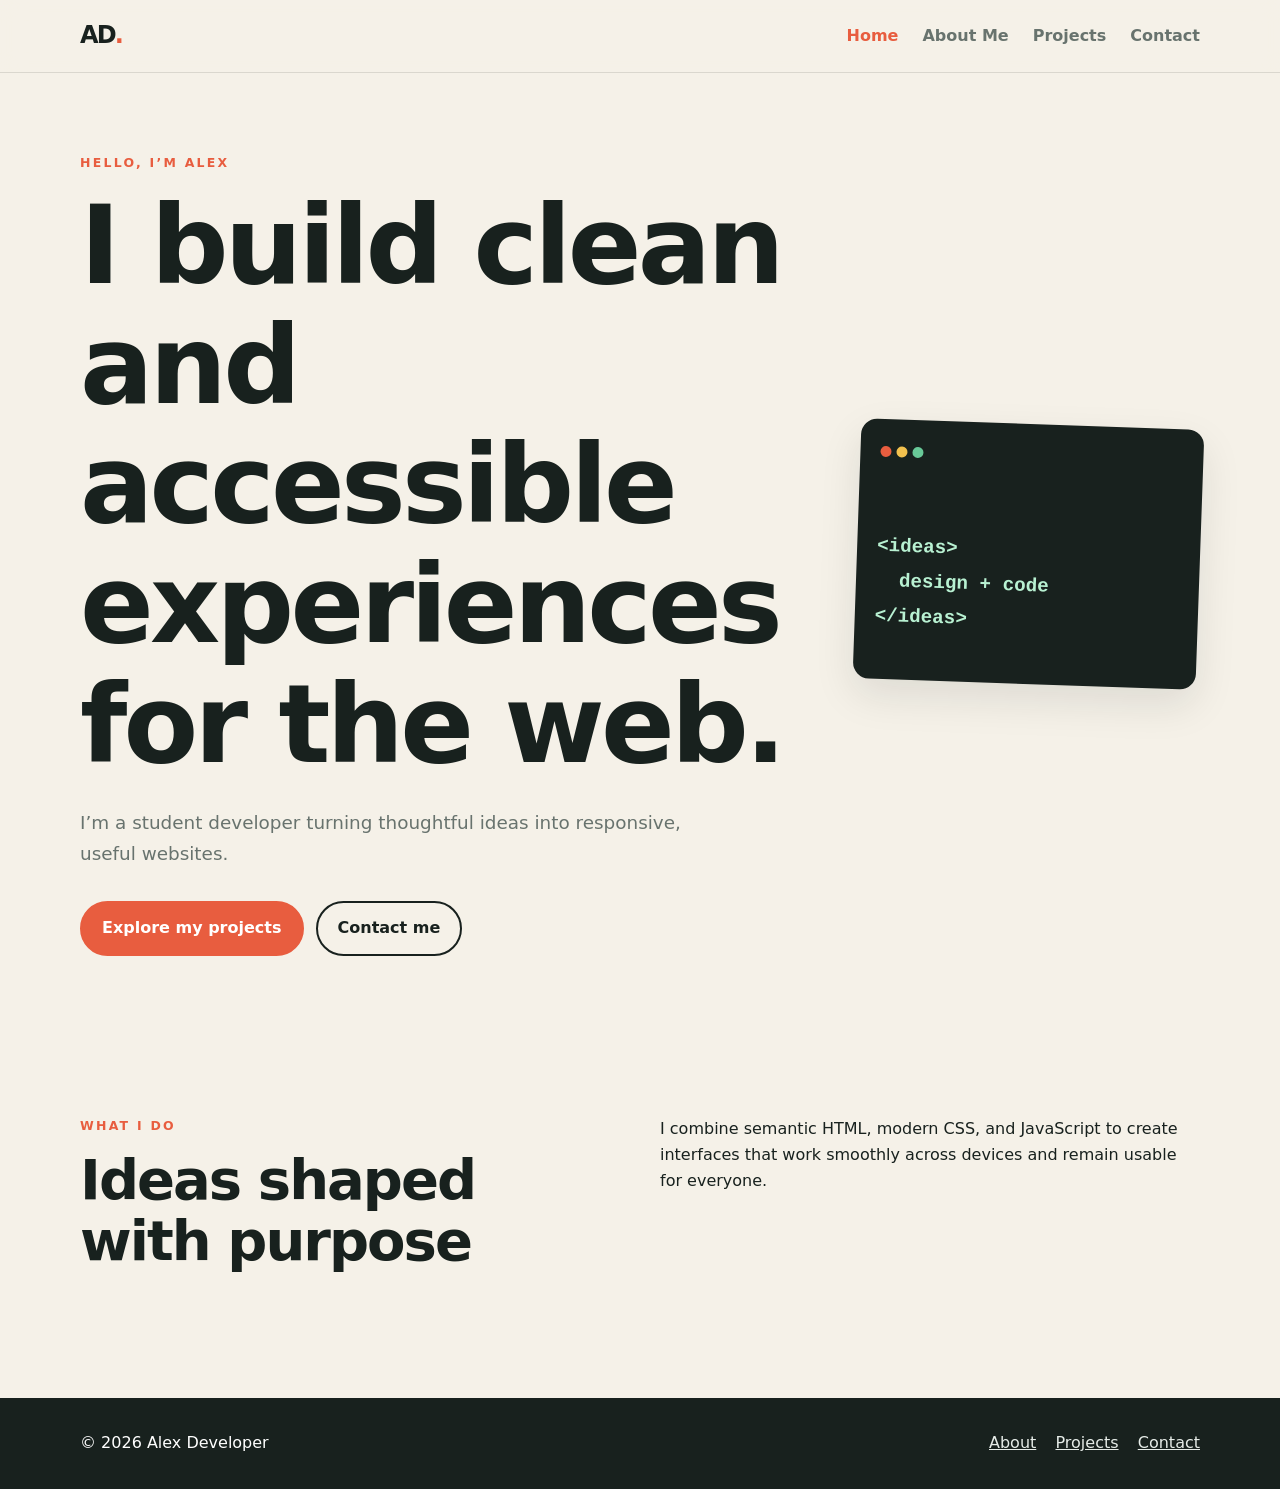
==== index.html @ 877b2474 "initial commit" ====
<!doctype html>
<html lang="en">
<head>
  <meta charset="utf-8">
  <meta name="viewport" content="width=device-width, initial-scale=1">
  <meta name="description" content="A student web developer portfolio featuring projects from GitHub.">
  <title>Home | Alex Developer</title>
  <link rel="stylesheet" href="styles.css">
  <script src="script.js" defer></script>
</head>
<body>
  <a class="skip-link" href="#main-content">Skip to main content</a>
  <header class="site-header">
    <nav class="container navbar" aria-label="Main navigation">
      <a class="brand" href="index.html" aria-label="Alex Developer home">AD<span>.</span></a>
      <button class="nav-toggle" type="button" aria-expanded="false" aria-controls="primary-menu">
        <span class="sr-only">Toggle navigation</span><span aria-hidden="true">☰</span>
      </button>
      <ul id="primary-menu" class="nav-links">
        <li><a href="index.html" aria-current="page">Home</a></li>
        <li><a href="about.html">About Me</a></li>
        <li><a href="projects.html">Projects</a></li>
        <li><a href="contact.html">Contact</a></li>
      </ul>
    </nav>
  </header>

  <main id="main-content">
    <section class="hero">
      <div class="container hero-content">
        <div>
          <p class="eyebrow">Hello, I’m Alex</p>
          <h1>I build clean and accessible experiences for the web.</h1>
          <p class="hero-copy">I’m a student developer turning thoughtful ideas into responsive, useful websites.</p>
          <div class="hero-actions">
            <a class="button" href="projects.html">Explore my projects</a>
            <a class="button button-secondary" href="contact.html">Contact me</a>
          </div>
        </div>
        <div class="hero-art" aria-hidden="true">
          <div class="code-window"><span></span><span></span><span></span><p>&lt;ideas&gt;<br>&nbsp;&nbsp;design + code<br>&lt;/ideas&gt;</p></div>
        </div>
      </div>
    </section>

    <section class="section">
      <div class="container intro-grid">
        <div>
          <p class="eyebrow">What I do</p>
          <h2>Ideas shaped with purpose</h2>
        </div>
        <p>I combine semantic HTML, modern CSS, and JavaScript to create interfaces that work smoothly across devices and remain usable for everyone.</p>
      </div>
    </section>
  </main>

  <footer class="site-footer">
    <div class="container footer-content">
      <p>&copy; <span data-current-year></span> Alex Developer</p>
      <nav aria-label="Footer navigation"><a href="about.html">About</a><a href="projects.html">Projects</a><a href="contact.html">Contact</a></nav>
    </div>
  </footer>
</body>
</html>
---- styles.css ----
:root {
  --color-ink: #18211e;
  --color-paper: #f5f1e8;
  --color-accent: #e85d3f;
  --color-accent-dark: #b83b23;
  --color-muted: #68736e;
  --color-card: #fffdf8;
  --spacing: 1rem;
  --radius: 1rem;
  --shadow: 0 16px 40px rgb(24 33 30 / 10%);
}

* { box-sizing: border-box; }
[hidden] { display: none !important; }
html { scroll-behavior: smooth; }
body { margin: 0; color: var(--color-ink); background: var(--color-paper); font-family: Inter, ui-sans-serif, system-ui, -apple-system, BlinkMacSystemFont, "Segoe UI", sans-serif; line-height: 1.65; }
a { color: inherit; }
button, input, textarea { font: inherit; }
h1, h2, h3, p { margin-top: 0; }
h1, h2, h3 { line-height: 1.1; letter-spacing: -.035em; }
h1 { max-width: 900px; font-size: clamp(2.8rem, 11vw, 6.8rem); margin-bottom: 1.5rem; }
h2 { font-size: clamp(2rem, 6vw, 3.5rem); }
.container { width: min(1120px, calc(100% - 2rem)); margin-inline: auto; }
.sr-only { position: absolute; width: 1px; height: 1px; padding: 0; margin: -1px; overflow: hidden; clip: rect(0, 0, 0, 0); white-space: nowrap; border: 0; }
.skip-link { position: fixed; z-index: 20; top: .5rem; left: .5rem; padding: .75rem 1rem; background: var(--color-ink); color: white; transform: translateY(-150%); }
.skip-link:focus { transform: translateY(0); }

.site-header { position: sticky; z-index: 10; top: 0; background: rgb(245 241 232 / 92%); border-bottom: 1px solid rgb(24 33 30 / 12%); backdrop-filter: blur(12px); }
.navbar { min-height: 72px; display: flex; align-items: center; justify-content: space-between; flex-wrap: wrap; }
.brand { font-size: 1.5rem; font-weight: 900; text-decoration: none; letter-spacing: -.08em; }
.brand span, .eyebrow { color: var(--color-accent); }
.nav-toggle { border: 0; background: transparent; font-size: 1.7rem; cursor: pointer; }
.nav-links { display: none; flex: 0 0 100%; list-style: none; padding: .75rem 0 1rem; margin: 0; }
.nav-links.open { display: block; }
.nav-links a { display: block; padding: .5rem 0; color: var(--color-muted); text-decoration: none; font-weight: 700; }
.nav-links a:hover, .nav-links a:focus-visible, .nav-links a[aria-current="page"] { color: var(--color-accent); }

.hero { min-height: calc(100vh - 72px); display: grid; align-items: center; padding: 5rem 0; overflow: hidden; }
.hero-content { display: grid; gap: 4rem; align-items: center; }
.eyebrow { text-transform: uppercase; letter-spacing: .18em; font-size: .78rem; font-weight: 900; }
.hero-copy, .page-heading p:not(.eyebrow) { max-width: 650px; color: var(--color-muted); font-size: 1.15rem; }
.hero-actions { display: flex; flex-wrap: wrap; gap: .75rem; margin-top: 2rem; }
.button { display: inline-flex; justify-content: center; align-items: center; border: 2px solid var(--color-accent); border-radius: 999px; padding: .75rem 1.25rem; background: var(--color-accent); color: white; text-decoration: none; font-weight: 800; cursor: pointer; }
.button:hover, .button:focus-visible { background: var(--color-accent-dark); border-color: var(--color-accent-dark); }
.button-secondary { background: transparent; color: var(--color-ink); border-color: var(--color-ink); }
.hero-art { display: grid; place-items: center; }
.code-window { width: min(100%, 430px); min-height: 260px; padding: 1.25rem; border-radius: var(--radius); background: var(--color-ink); color: #b8f1d2; box-shadow: var(--shadow); transform: rotate(2deg); }
.code-window span { display: inline-block; width: 11px; height: 11px; margin-right: 5px; border-radius: 50%; background: var(--color-accent); }
.code-window span:nth-child(2) { background: #f2c14e; }.code-window span:nth-child(3) { background: #68c998; }
.code-window p { margin: 4rem 0 0; font: 700 1.2rem/1.8 ui-monospace, monospace; }
.section { padding: 5rem 0; }
.page-heading { padding: 5rem 0 2rem; }
.page-heading h1 { font-size: clamp(2.8rem, 9vw, 6rem); }
.intro-grid, .about-grid, .contact-layout { display: grid; gap: 2.5rem; }
.profile-visual { margin: 0; overflow: hidden; aspect-ratio: 1; border-radius: var(--radius); background: var(--color-card); box-shadow: var(--shadow); }
.profile-visual img { display: block; width: 100%; height: 100%; object-fit: cover; }
.skill-list { display: flex; flex-wrap: wrap; gap: .6rem; padding: 0; list-style: none; }
.skill-list li { padding: .45rem .8rem; border: 1px solid rgb(24 33 30 / 20%); border-radius: 999px; background: var(--color-card); font-weight: 700; }

.project-tools { display: flex; flex-direction: column; gap: 1rem; margin-bottom: 2rem; }
.search-wrap { flex: 1; }
label { display: block; margin-bottom: .4rem; font-weight: 800; }
input, textarea { width: 100%; border: 2px solid rgb(24 33 30 / 20%); border-radius: .7rem; padding: .75rem .9rem; color: var(--color-ink); background: var(--color-card); }
input:focus, textarea:focus { outline: 3px solid rgb(232 93 63 / 25%); border-color: var(--color-accent); }
.bookmark-filter { display: flex; align-items: center; gap: .5rem; white-space: nowrap; }
.bookmark-filter input { width: auto; }
.status { min-height: 3rem; display: flex; justify-content: center; align-items: center; gap: .75rem; color: var(--color-muted); }
.status.error { color: #9d2514; }
.spinner { width: 1.5rem; height: 1.5rem; border: 3px solid rgb(24 33 30 / 15%); border-top-color: var(--color-accent); border-radius: 50%; animation: spin .8s linear infinite; }
@keyframes spin { to { transform: rotate(1turn); } }
.project-grid { display: grid; grid-template-columns: 1fr; gap: 1.25rem; }
.project-card { display: flex; min-height: 270px; flex-direction: column; padding: 1.4rem; border: 1px solid rgb(24 33 30 / 10%); border-radius: var(--radius); background: var(--color-card); box-shadow: 0 8px 24px rgb(24 33 30 / 6%); }
.project-card h3 { font-size: 1.35rem; overflow-wrap: anywhere; }
.project-card p { color: var(--color-muted); }
.project-meta { display: flex; gap: 1rem; margin-top: auto; font-size: .9rem; font-weight: 700; }
.card-actions { display: flex; justify-content: space-between; align-items: center; gap: 1rem; margin-top: 1.25rem; }
.project-link { color: var(--color-accent-dark); font-weight: 900; }
.project-status-tag { display: inline-flex; align-items: center; border-radius: 999px; padding: .4rem .75rem; background: #fff0c2; color: #7a5000; font-size: .85rem; font-weight: 900; }
.bookmark-button { border: 1px solid rgb(24 33 30 / 20%); border-radius: 999px; padding: .45rem .7rem; background: transparent; cursor: pointer; }
.bookmark-button.active { background: #ffe09b; border-color: #bc7e00; }
.pagination { display: flex; justify-content: center; gap: .5rem; margin-top: 2rem; }
.pagination button { min-width: 2.5rem; border: 1px solid rgb(24 33 30 / 20%); border-radius: .5rem; padding: .45rem; background: var(--color-card); cursor: pointer; }
.pagination button[aria-current="page"] { background: var(--color-ink); color: white; }
.empty-state { grid-column: 1 / -1; padding: 3rem 1rem; text-align: center; color: var(--color-muted); }

.contact-form { padding: 1.25rem; border-radius: var(--radius); background: var(--color-card); box-shadow: var(--shadow); }
.contact-form > div { margin-bottom: 1.1rem; }
.contact-form small { display: block; color: var(--color-muted); }
.contact-form .field-error { color: #a52d1a; font-weight: 700; }
[aria-invalid="true"] { border-color: #a52d1a; }
.form-status { margin: 1rem 0 0; font-weight: 800; }
.form-status.success { color: #176b43; }
.site-footer { padding: 2rem 0; background: var(--color-ink); color: white; }
.footer-content, .footer-content nav { display: flex; flex-direction: column; gap: .75rem; }
.footer-content p { margin: 0; }.footer-content a { color: #e6ece8; }

@media (min-width: 640px) {
  .container { width: min(1120px, calc(100% - 4rem)); }
  .nav-toggle { display: none; }
  .nav-links, .nav-links.open { display: flex; flex: initial; gap: 1.5rem; padding: 0; }
  .project-tools { flex-direction: row; align-items: flex-end; }
  .project-grid { grid-template-columns: repeat(2, minmax(0, 1fr)); }
  .footer-content, .footer-content nav { flex-direction: row; align-items: center; justify-content: space-between; }
  .footer-content nav { gap: 1.2rem; }
}

@media (min-width: 960px) {
  .hero-content { grid-template-columns: 1.35fr .65fr; }
  .intro-grid { grid-template-columns: 1fr 1fr; align-items: start; }
  .about-grid { grid-template-columns: .8fr 1.2fr; align-items: center; gap: 5rem; }
  .contact-layout { grid-template-columns: .8fr 1.2fr; gap: 5rem; align-items: start; }
  .project-grid { grid-template-columns: repeat(3, minmax(0, 1fr)); }
  .contact-form { padding: 2rem; }
}

@media (prefers-reduced-motion: reduce) { html { scroll-behavior: auto; } *, *::before, *::after { animation-duration: .01ms !important; animation-iteration-count: 1 !important; } }
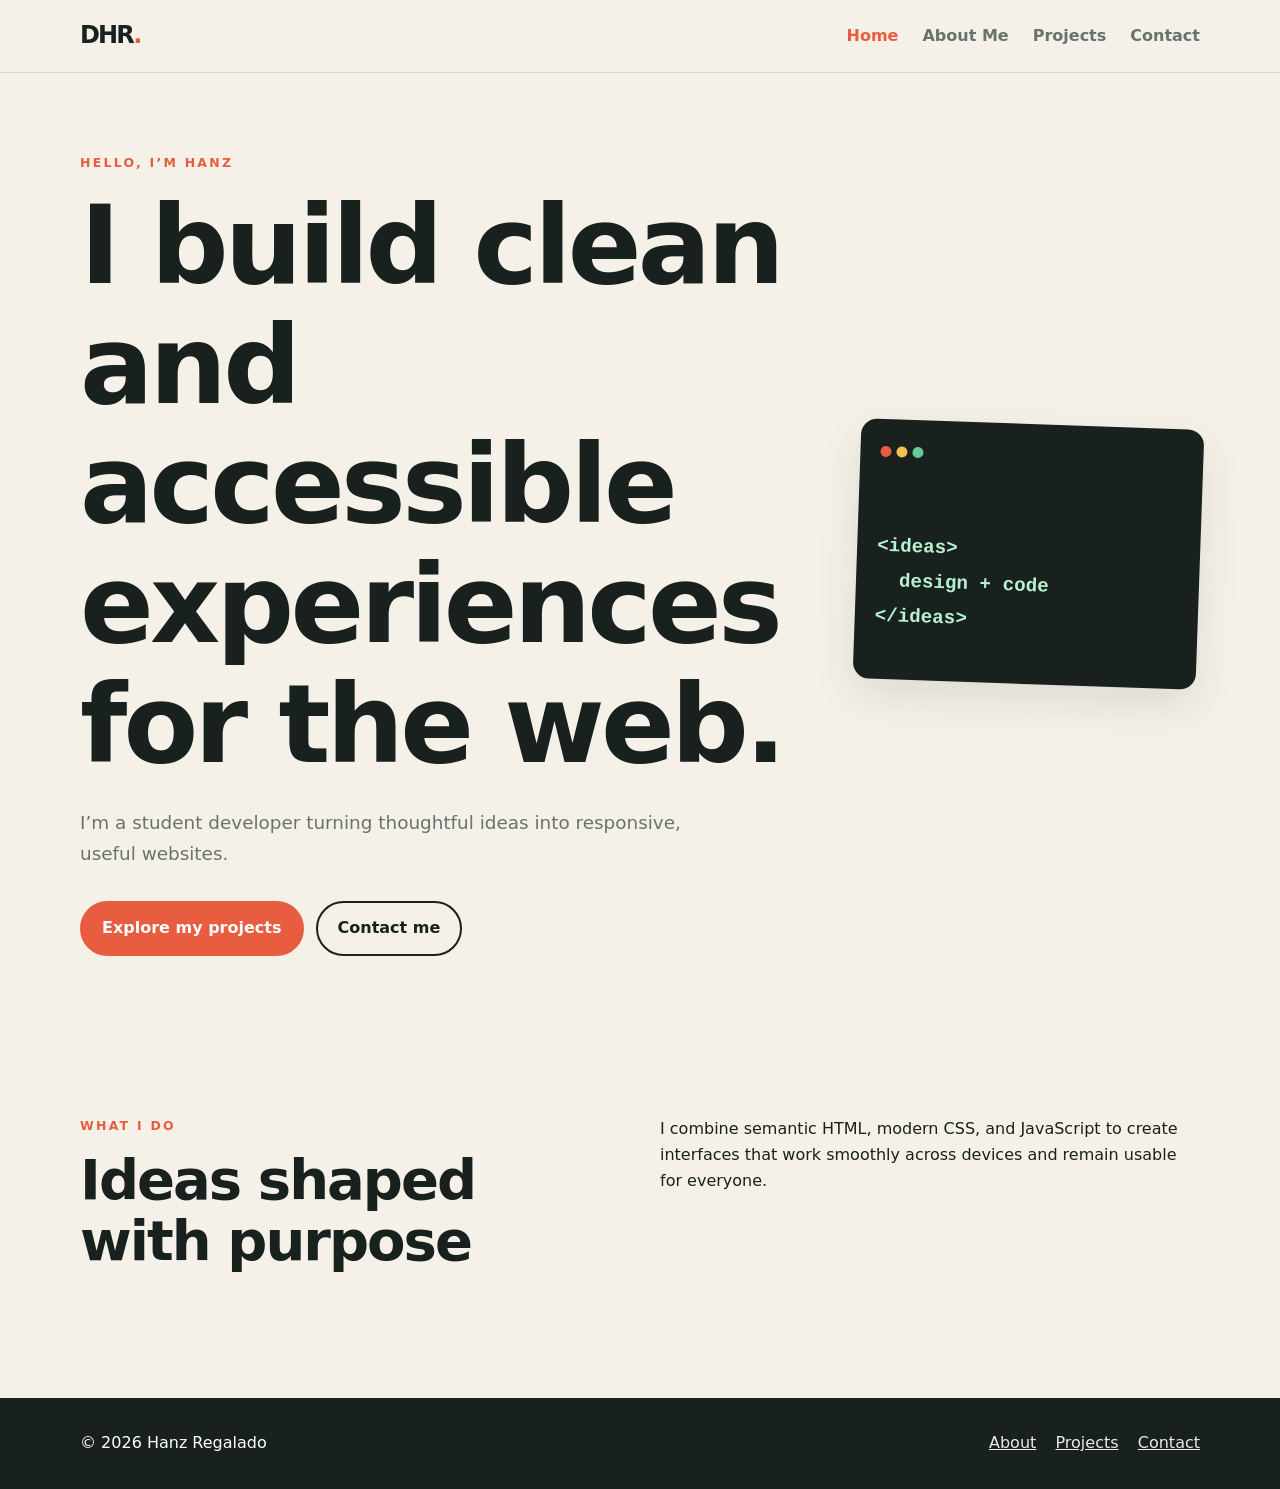
==== commit 7db6bed6: "feat: change name to hanz" ====
--- a/index.html
+++ b/index.html
@@ -4,7 +4,7 @@
   <meta charset="utf-8">
   <meta name="viewport" content="width=device-width, initial-scale=1">
   <meta name="description" content="A student web developer portfolio featuring projects from GitHub.">
-  <title>Home | Alex Developer</title>
+  <title>Home | Hanz Regalado</title>
   <link rel="stylesheet" href="styles.css">
   <script src="script.js" defer></script>
 </head>
@@ -12,7 +12,7 @@
   <a class="skip-link" href="#main-content">Skip to main content</a>
   <header class="site-header">
     <nav class="container navbar" aria-label="Main navigation">
-      <a class="brand" href="index.html" aria-label="Alex Developer home">AD<span>.</span></a>
+      <a class="brand" href="index.html" aria-label="Hanz Regalado home">DHR<span>.</span></a>
       <button class="nav-toggle" type="button" aria-expanded="false" aria-controls="primary-menu">
         <span class="sr-only">Toggle navigation</span><span aria-hidden="true">☰</span>
       </button>
@@ -29,7 +29,7 @@
     <section class="hero">
       <div class="container hero-content">
         <div>
-          <p class="eyebrow">Hello, I’m Alex</p>
+          <p class="eyebrow">Hello, I’m Hanz</p>
           <h1>I build clean and accessible experiences for the web.</h1>
           <p class="hero-copy">I’m a student developer turning thoughtful ideas into responsive, useful websites.</p>
           <div class="hero-actions">
@@ -56,7 +56,7 @@
 
   <footer class="site-footer">
     <div class="container footer-content">
-      <p>&copy; <span data-current-year></span> Alex Developer</p>
+      <p>&copy; <span data-current-year></span> Hanz Regalado</p>
       <nav aria-label="Footer navigation"><a href="about.html">About</a><a href="projects.html">Projects</a><a href="contact.html">Contact</a></nav>
     </div>
   </footer>
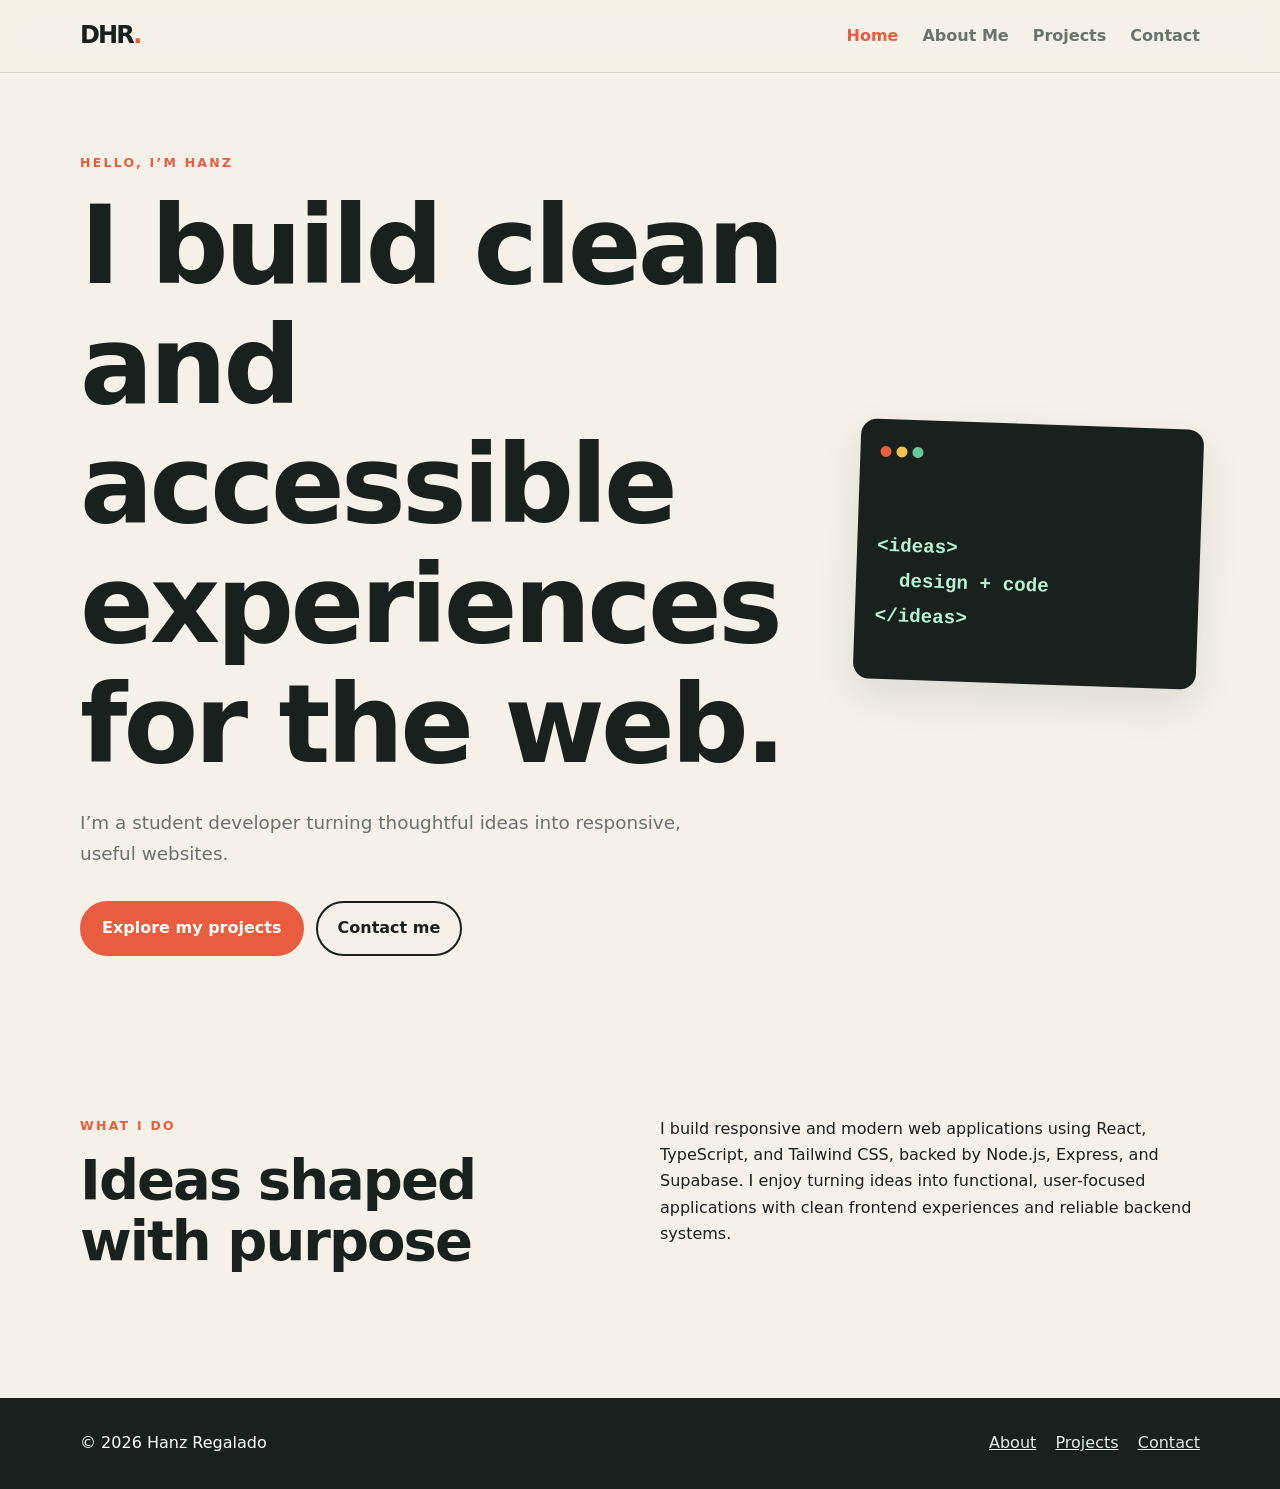
==== commit bfbe59bc: "fix: change view button on project cards" ====
--- a/index.html
+++ b/index.html
@@ -49,7 +49,7 @@
           <p class="eyebrow">What I do</p>
           <h2>Ideas shaped with purpose</h2>
         </div>
-        <p>I combine semantic HTML, modern CSS, and JavaScript to create interfaces that work smoothly across devices and remain usable for everyone.</p>
+        <p>I build responsive and modern web applications using React, TypeScript, and Tailwind CSS, backed by Node.js, Express, and Supabase. I enjoy turning ideas into functional, user-focused applications with clean frontend experiences and reliable backend systems.</p>
       </div>
     </section>
   </main>
